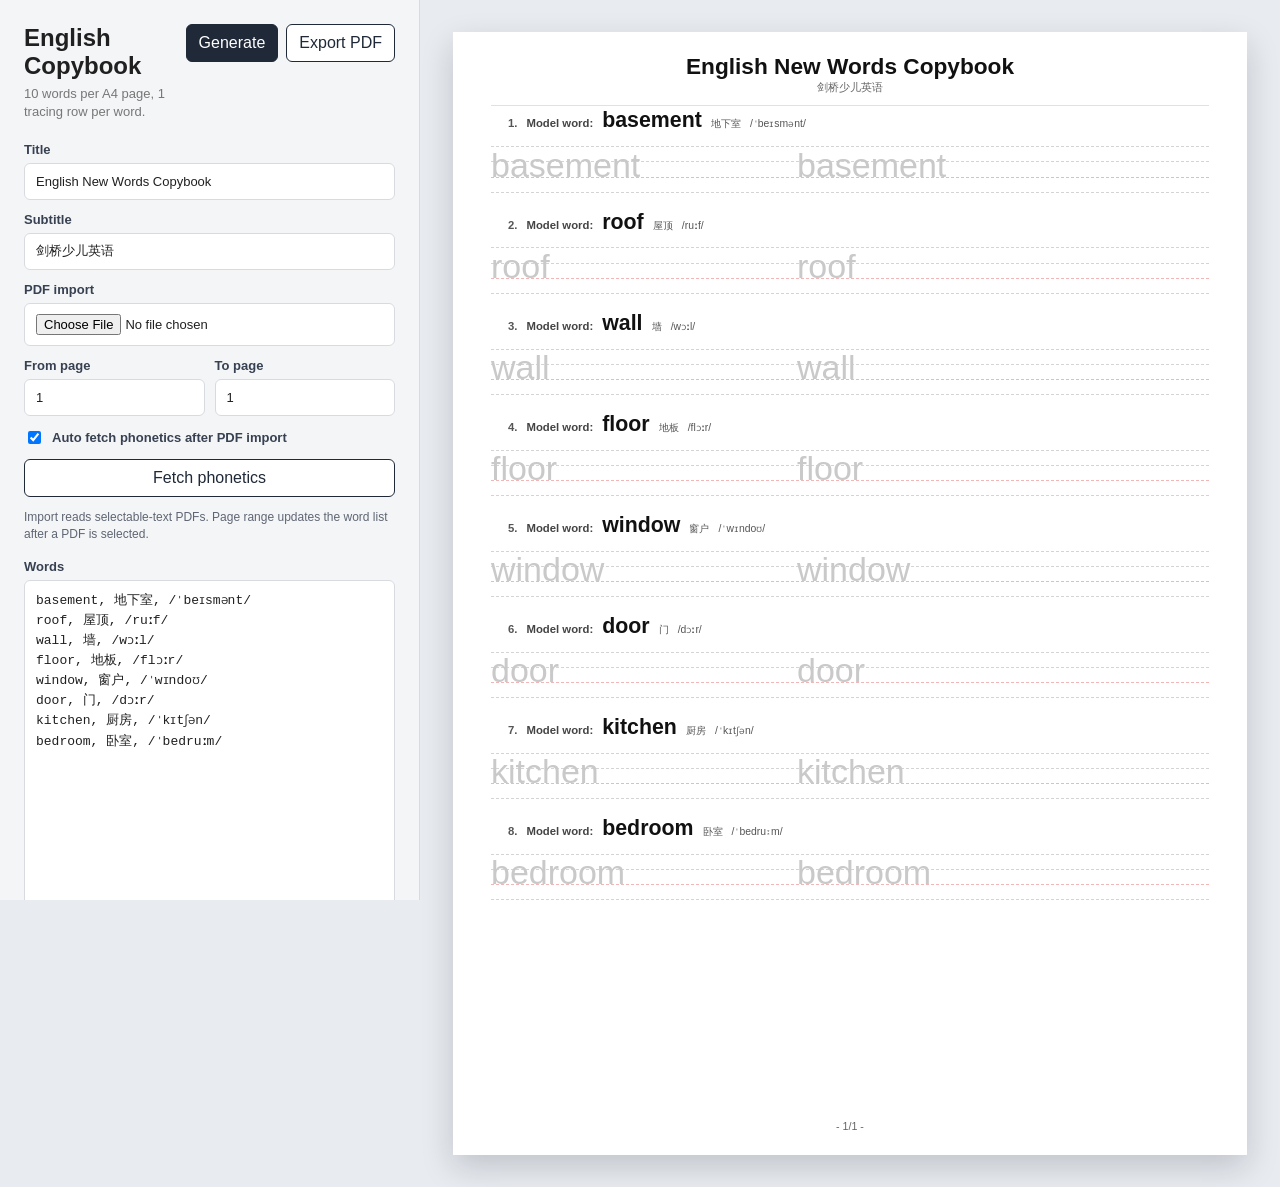
==== index.html @ 35942756 "Initial copybook generator" ====
<!doctype html>
<html lang="zh-CN">
  <head>
    <meta charset="utf-8">
    <meta name="viewport" content="width=device-width, initial-scale=1">
    <title>English Copybook Generator</title>
    <link rel="stylesheet" href="styles.css">
  </head>
  <body>
    <main class="app-shell">
      <section class="workspace" aria-label="Copybook controls">
        <header class="toolbar">
          <div>
            <h1>English Copybook</h1>
            <p>10 words per A4 page, 1 tracing row per word.</p>
          </div>
          <div class="actions">
            <button id="generateBtn" type="button">Generate</button>
            <button id="printBtn" type="button">Export PDF</button>
          </div>
        </header>

        <div class="controls-grid">
          <label>
            <span>Title</span>
            <input id="titleInput" type="text" value="English New Words Copybook">
          </label>
          <label>
            <span>Subtitle</span>
            <input id="subtitleInput" type="text" value="剑桥少儿英语">
          </label>
          <label class="file-control">
            <span>PDF import</span>
            <input id="pdfInput" type="file" accept="application/pdf">
          </label>
          <div class="range-control">
            <label>
              <span>From page</span>
              <input id="pageFromInput" type="number" min="1" value="1">
            </label>
            <label>
              <span>To page</span>
              <input id="pageToInput" type="number" min="1" value="1">
            </label>
          </div>
          <label class="checkbox-control">
            <input id="autoPhoneticsInput" type="checkbox" checked>
            <span>Auto fetch phonetics after PDF import</span>
          </label>
          <button id="phoneticsBtn" type="button" class="secondary-action">Fetch phonetics</button>
        </div>
        <p id="importStatus" class="import-status" role="status">
          Import reads selectable-text PDFs. Page range updates the word list after a PDF is selected.
        </p>

        <label class="word-input">
          <span>Words</span>
          <textarea id="wordsInput" spellcheck="false">basement, 地下室, /ˈbeɪsmənt/
roof, 屋顶, /ruːf/
wall, 墙, /wɔːl/
floor, 地板, /flɔːr/
window, 窗户, /ˈwɪndoʊ/
door, 门, /dɔːr/
kitchen, 厨房, /ˈkɪtʃən/
bedroom, 卧室, /ˈbedruːm/</textarea>
        </label>
      </section>

      <section class="preview-wrap" aria-label="A4 preview">
        <div id="pages" class="pages"></div>
      </section>
    </main>

    <template id="pageTemplate">
      <article class="copybook-page">
        <header class="page-header">
          <h2></h2>
          <p></p>
        </header>
        <div class="word-blocks"></div>
        <footer class="page-footer"></footer>
      </article>
    </template>

    <template id="wordTemplate">
      <section class="word-block">
        <div class="model-row">
          <span class="word-index"></span>
          <span class="model-label">Model word:</span>
          <span class="model-word"></span>
          <span class="translation"></span>
          <span class="phonetic"></span>
        </div>
        <div class="practice-rows"></div>
      </section>
    </template>

    <script src="script.js"></script>
  </body>
</html>
---- styles.css ----
:root {
  --ink: #202020;
  --muted: #777;
  --paper: #fff;
  --line: #d4d4d4;
  --guide-line: #f1b7b7;
  --line-soft: #e1e1e1;
  --ghost: #c9c9c9;
  --panel: #f4f5f7;
  --border: #d7dbe0;
}

* {
  box-sizing: border-box;
}

body {
  margin: 0;
  color: var(--ink);
  background: #e8ebef;
  font-family: Arial, "Noto Sans SC", "Microsoft YaHei", sans-serif;
}

button,
input,
textarea {
  font: inherit;
}

.app-shell {
  display: grid;
  grid-template-columns: minmax(320px, 420px) 1fr;
  min-height: 100vh;
}

.workspace {
  position: sticky;
  top: 0;
  height: 100vh;
  overflow: auto;
  padding: 24px;
  background: var(--panel);
  border-right: 1px solid var(--border);
}

.toolbar {
  display: flex;
  gap: 16px;
  justify-content: space-between;
  align-items: flex-start;
  margin-bottom: 20px;
}

.toolbar h1 {
  margin: 0 0 6px;
  font-size: 24px;
  line-height: 1.15;
}

.toolbar p {
  margin: 0;
  color: var(--muted);
  font-size: 13px;
  line-height: 1.4;
}

.actions {
  display: flex;
  gap: 8px;
  flex-shrink: 0;
}

button {
  border: 1px solid #1f2937;
  border-radius: 6px;
  padding: 9px 12px;
  color: #fff;
  background: #1f2937;
  cursor: pointer;
}

button + button {
  color: #1f2937;
  background: #fff;
}

.controls-grid {
  display: grid;
  gap: 12px;
  margin-bottom: 14px;
}

label {
  display: grid;
  gap: 6px;
  color: #374151;
  font-size: 13px;
  font-weight: 700;
}

input,
textarea {
  width: 100%;
  border: 1px solid var(--border);
  border-radius: 6px;
  padding: 10px 11px;
  color: var(--ink);
  background: #fff;
  font-weight: 400;
}

.range-control {
  display: grid;
  grid-template-columns: 1fr 1fr;
  gap: 10px;
}

.checkbox-control {
  display: flex;
  align-items: center;
  gap: 8px;
  font-weight: 600;
}

.checkbox-control input {
  width: auto;
}

.secondary-action {
  width: 100%;
  color: #1f2937;
  background: #fff;
}

input:disabled {
  color: #9ca3af;
  background: #eef0f3;
}

.import-status {
  min-height: 36px;
  margin: -2px 0 14px;
  color: #5f6673;
  font-size: 12px;
  line-height: 1.45;
}

.import-status.error {
  color: #a33a3a;
}

.import-status.success {
  color: #25634b;
}

textarea {
  min-height: 390px;
  resize: vertical;
  line-height: 1.55;
  font-family: "Cascadia Mono", Consolas, monospace;
}

.preview-wrap {
  padding: 32px;
  overflow: auto;
}

.pages {
  display: grid;
  gap: 24px;
  justify-content: center;
}

.copybook-page {
  display: flex;
  flex-direction: column;
  width: 210mm;
  height: 297mm;
  padding: 6mm 10mm 6mm;
  background: var(--paper);
  box-shadow: 0 12px 30px rgba(15, 23, 42, 0.18);
  break-after: page;
}

.page-header {
  text-align: center;
  padding-bottom: 2.5mm;
  border-bottom: 1px solid var(--line-soft);
}

.page-header h2 {
  margin: 0;
  font-family: "Comic Sans MS", "Trebuchet MS", Arial, sans-serif;
  font-size: 17pt;
  font-weight: 700;
  line-height: 1.05;
  letter-spacing: 0;
  color: #111;
}

.page-header p {
  margin: 2px 0 0;
  color: #666;
  font-size: 8.5pt;
}

.word-blocks {
  display: grid;
  grid-template-rows: repeat(10, minmax(0, 1fr));
  flex: 1;
  min-height: 0;
}

.word-block {
  display: grid;
  grid-template-rows: auto minmax(0, 1fr);
  min-height: 0;
  padding: 1.2mm 0 1mm;
}

.model-row {
  display: flex;
  align-items: baseline;
  gap: 2.4mm;
  min-width: 0;
  margin-bottom: 0.8mm;
  white-space: nowrap;
}

.word-index {
  flex: 0 0 7mm;
  color: #555;
  font-size: 8.5pt;
  font-weight: 700;
  text-align: right;
}

.model-label {
  color: #444;
  font-family: "Comic Sans MS", "Trebuchet MS", Arial, sans-serif;
  font-size: 8.5pt;
  font-weight: 700;
}

.model-word {
  color: #111;
  font-family: "Comic Sans MS", "Trebuchet MS", Arial, sans-serif;
  font-size: 16pt;
  font-weight: 700;
  line-height: 1;
}

.translation,
.phonetic {
  color: #555;
  font-size: 7.8pt;
}

.page-footer {
  flex: 0 0 4mm;
  display: flex;
  align-items: flex-end;
  justify-content: center;
  color: #666;
  font-size: 8pt;
  line-height: 1;
}

.practice-rows {
  display: grid;
  grid-template-rows: minmax(0, 1fr);
  gap: 0.8mm;
  min-height: 0;
}

.practice-row {
  position: relative;
  display: flex;
  min-height: 0;
  overflow: hidden;
}

.writing-lines {
  position: absolute;
  inset: 0 0 0 0;
}

.writing-line {
  position: absolute;
  left: 0;
  right: 0;
  height: 0;
  border-top: 1px dashed var(--line);
}

.writing-line[data-line="1"] {
  top: 17%;
}

.writing-line[data-line="2"] {
  top: 39%;
}

.writing-line[data-line="3"] {
  top: 61%;
  border-top-color: var(--guide-line);
}

.writing-line[data-line="4"] {
  top: 83%;
}

.trace-words {
  position: absolute;
  inset: 0;
  z-index: 1;
  display: flex;
  gap: 1.5mm;
  align-items: stretch;
  pointer-events: none;
}

.trace-word {
  flex: 0 0 32mm;
  height: 100%;
  overflow: visible;
  color: var(--ghost);
}

.trace-word text {
  fill: currentColor;
  font-family: "Comic Sans MS", "Trebuchet MS", Arial, sans-serif;
  font-size: 34px;
  font-weight: 400;
}

@media (max-width: 980px) {
  .app-shell {
    grid-template-columns: 1fr;
  }

  .workspace {
    position: static;
    height: auto;
    border-right: 0;
    border-bottom: 1px solid var(--border);
  }

  .preview-wrap {
    padding: 16px;
  }

  .copybook-page {
    transform-origin: top center;
    transform: scale(0.72);
    margin-bottom: -83mm;
  }
}

@page {
  size: A4;
  margin: 0;
}

@media print {
  body {
    background: #fff;
    print-color-adjust: exact;
    -webkit-print-color-adjust: exact;
  }

  .workspace {
    display: none;
  }

  .app-shell,
  .preview-wrap,
  .pages {
    display: block;
    padding: 0;
  }

  .copybook-page {
    width: 210mm;
    height: 297mm;
    margin: 0;
    box-shadow: none;
    transform: none;
    overflow: hidden;
    page-break-after: always;
  }

  .copybook-page:last-child {
    page-break-after: auto;
  }
}
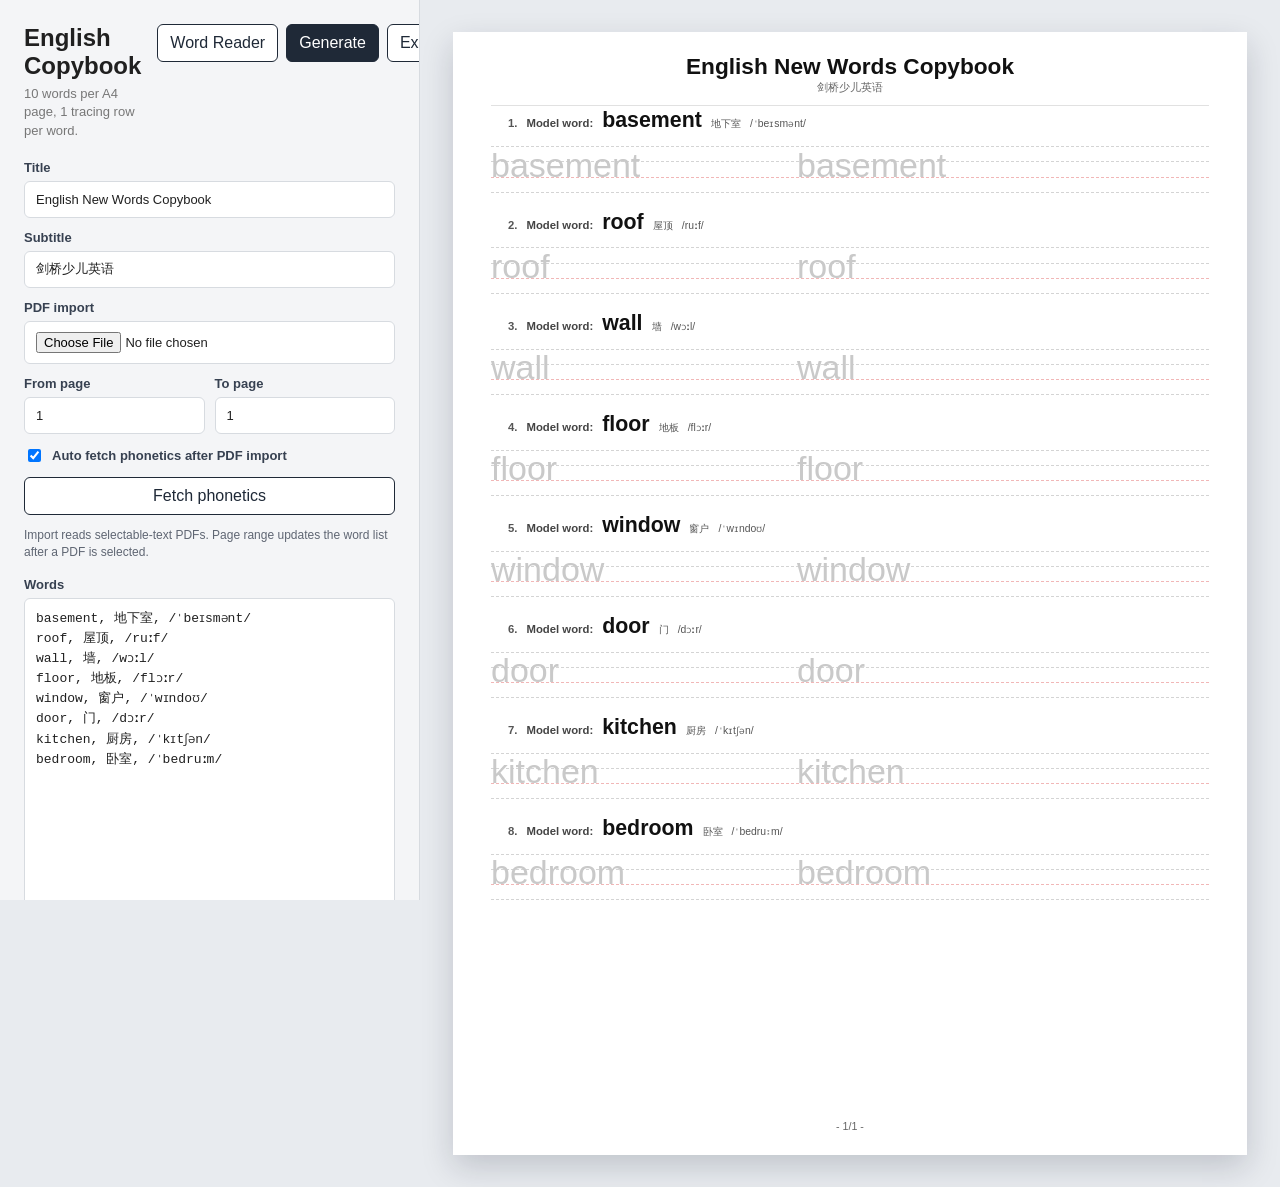
==== commit 4180573d: "Add vocabulary reader page" ====
--- a/index.html
+++ b/index.html
@@ -15,6 +15,7 @@
             <p>10 words per A4 page, 1 tracing row per word.</p>
           </div>
           <div class="actions">
+            <a class="nav-button" href="vocabulary.html">Word Reader</a>
             <button id="generateBtn" type="button">Generate</button>
             <button id="printBtn" type="button">Export PDF</button>
           </div>
--- a/styles.css
+++ b/styles.css
@@ -22,6 +22,7 @@
 }
 
 button,
+.nav-button,
 input,
 textarea {
   font: inherit;
@@ -79,9 +80,20 @@
   cursor: pointer;
 }
 
-button + button {
+button + button,
+.nav-button {
   color: #1f2937;
   background: #fff;
+}
+
+.nav-button {
+  display: inline-flex;
+  align-items: center;
+  border: 1px solid #1f2937;
+  border-radius: 6px;
+  padding: 9px 12px;
+  text-decoration: none;
+  white-space: nowrap;
 }
 
 .controls-grid {
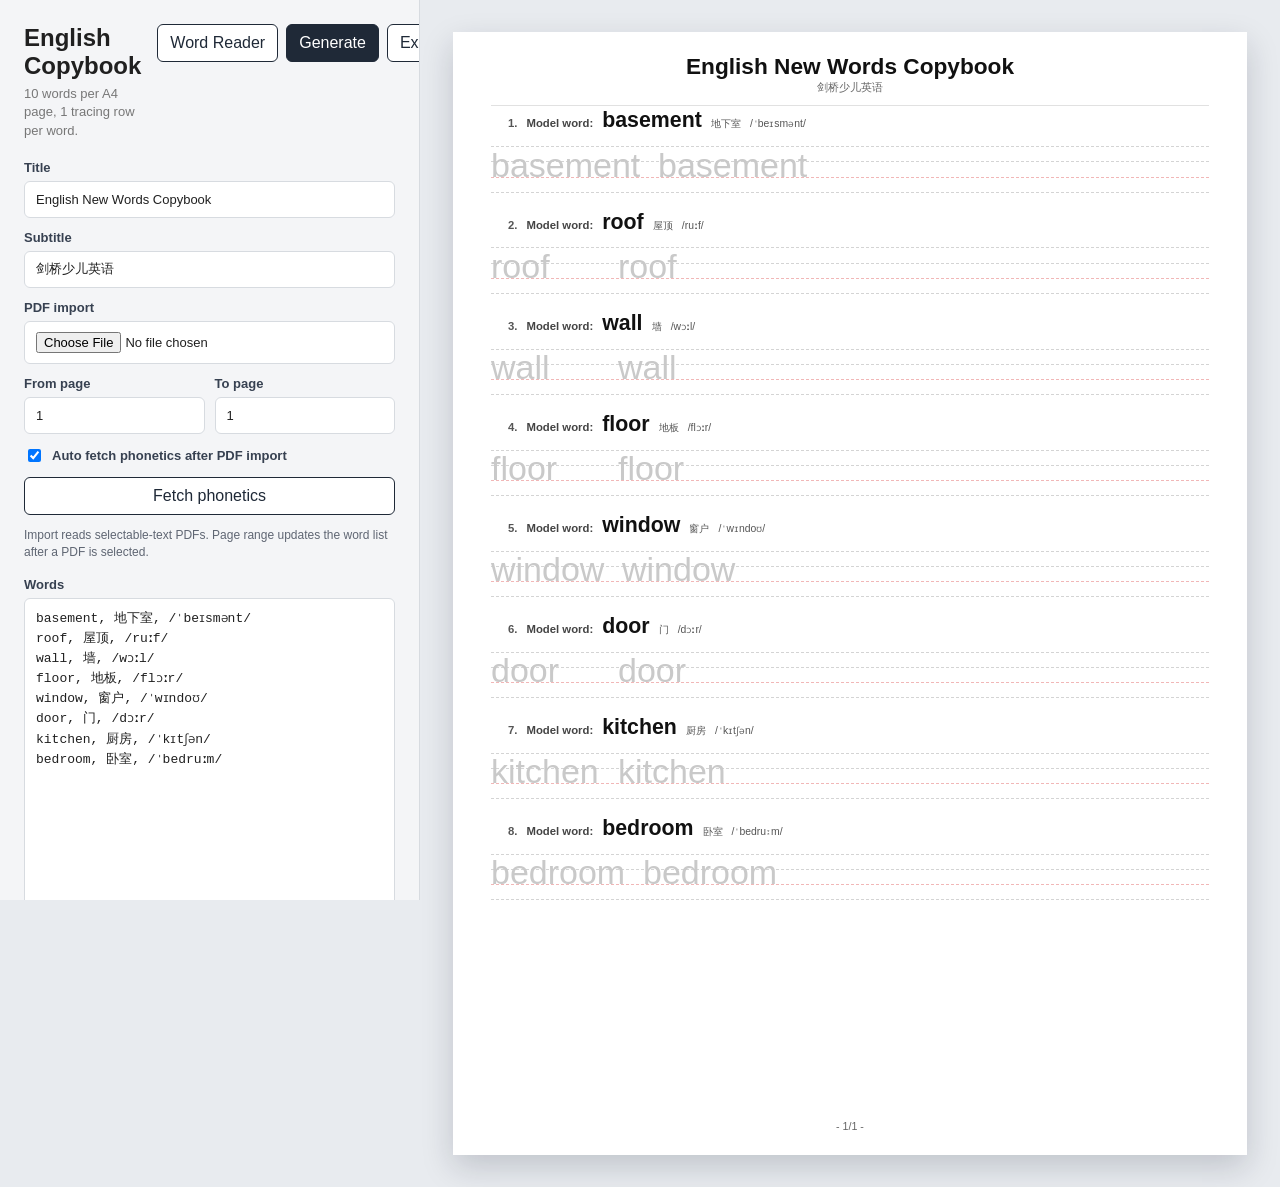
==== commit e67febc9: "Bust GitHub Pages asset cache" ====
--- a/index.html
+++ b/index.html
@@ -4,7 +4,7 @@
     <meta charset="utf-8">
     <meta name="viewport" content="width=device-width, initial-scale=1">
     <title>English Copybook Generator</title>
-    <link rel="stylesheet" href="styles.css">
+    <link rel="stylesheet" href="styles.css?v=20260706-3">
   </head>
   <body>
     <main class="app-shell">
@@ -96,6 +96,6 @@
       </section>
     </template>
 
-    <script src="script.js"></script>
+    <script src="script.js?v=20260706-3"></script>
   </body>
 </html>
--- a/styles.css
+++ b/styles.css
@@ -333,7 +333,10 @@
 }
 
 .trace-word {
-  flex: 0 0 32mm;
+  flex: 0 0 var(--trace-word-width, 32mm);
+  width: var(--trace-word-width, 32mm);
+  min-width: var(--trace-word-width, 32mm);
+  max-width: var(--trace-word-width, 32mm);
   height: 100%;
   overflow: visible;
   color: var(--ghost);
@@ -344,6 +347,7 @@
   font-family: "Comic Sans MS", "Trebuchet MS", Arial, sans-serif;
   font-size: 34px;
   font-weight: 400;
+  letter-spacing: 0;
 }
 
 @media (max-width: 980px) {
